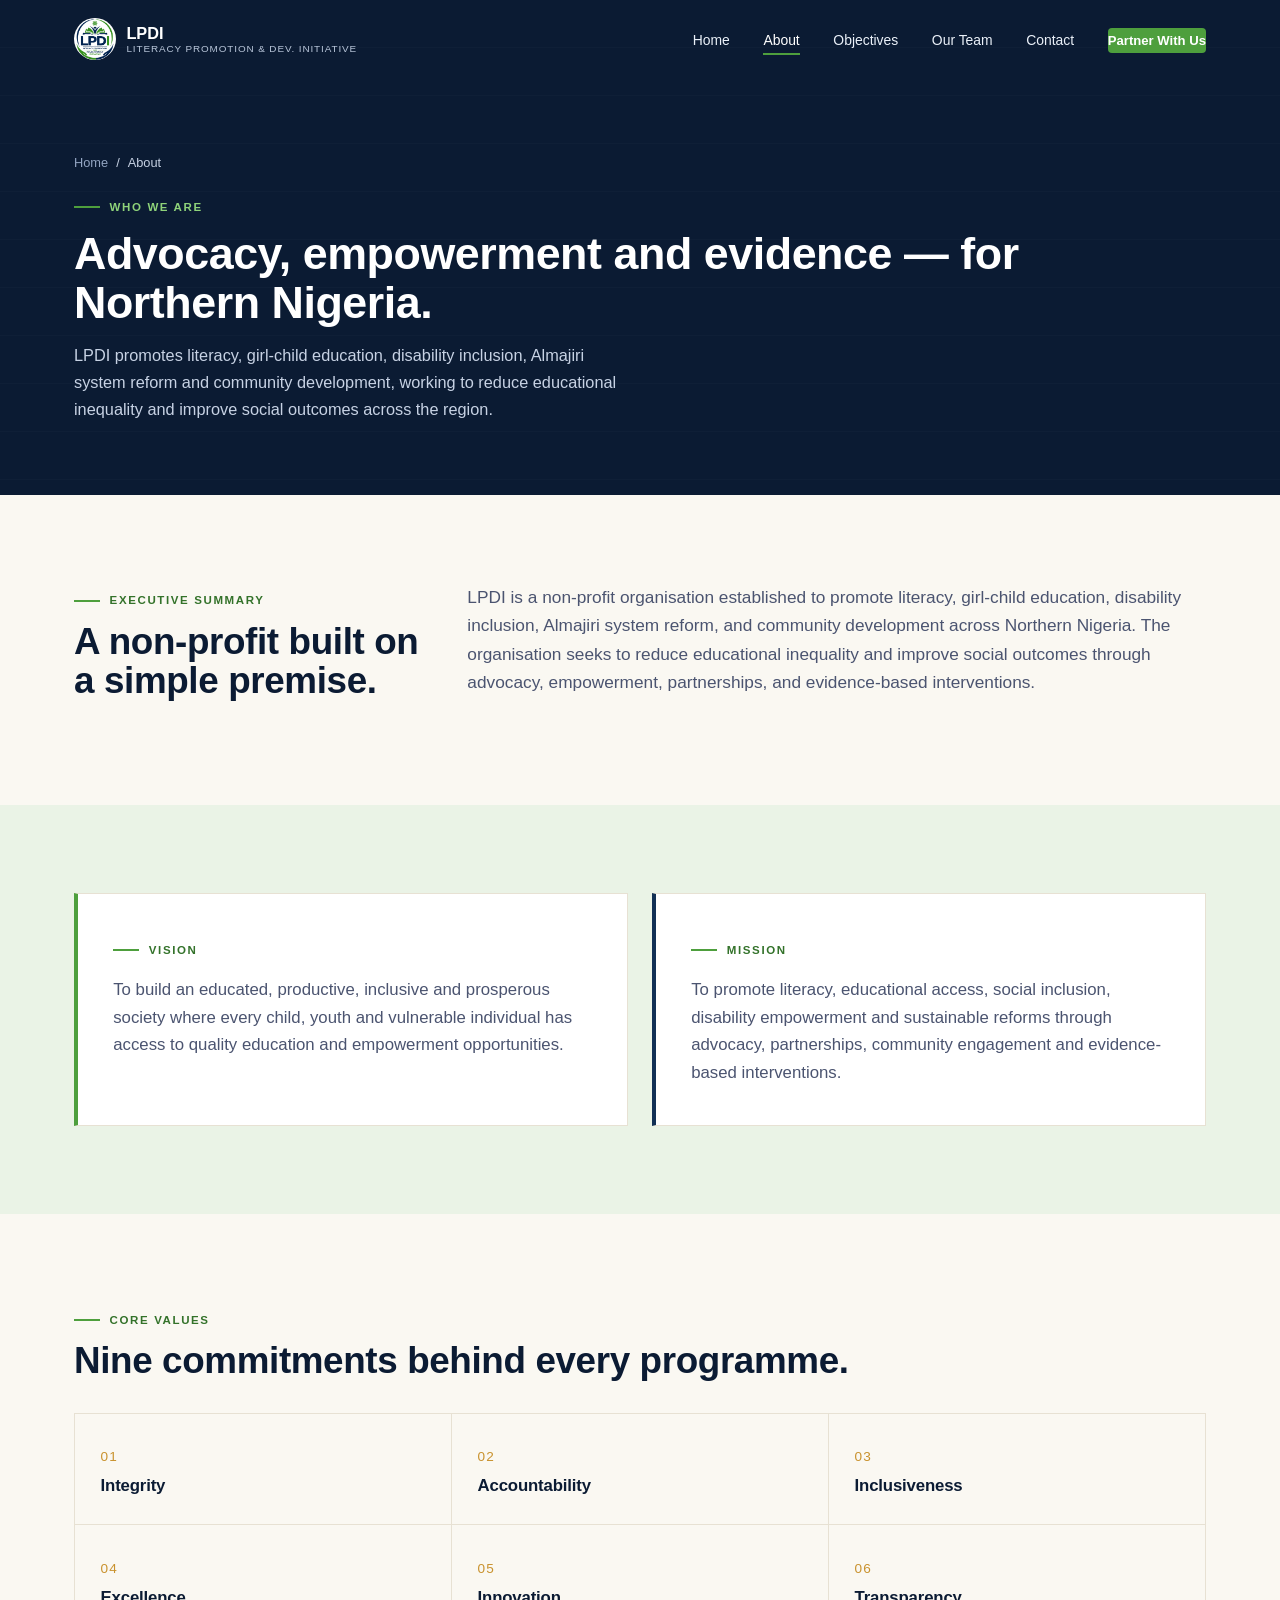
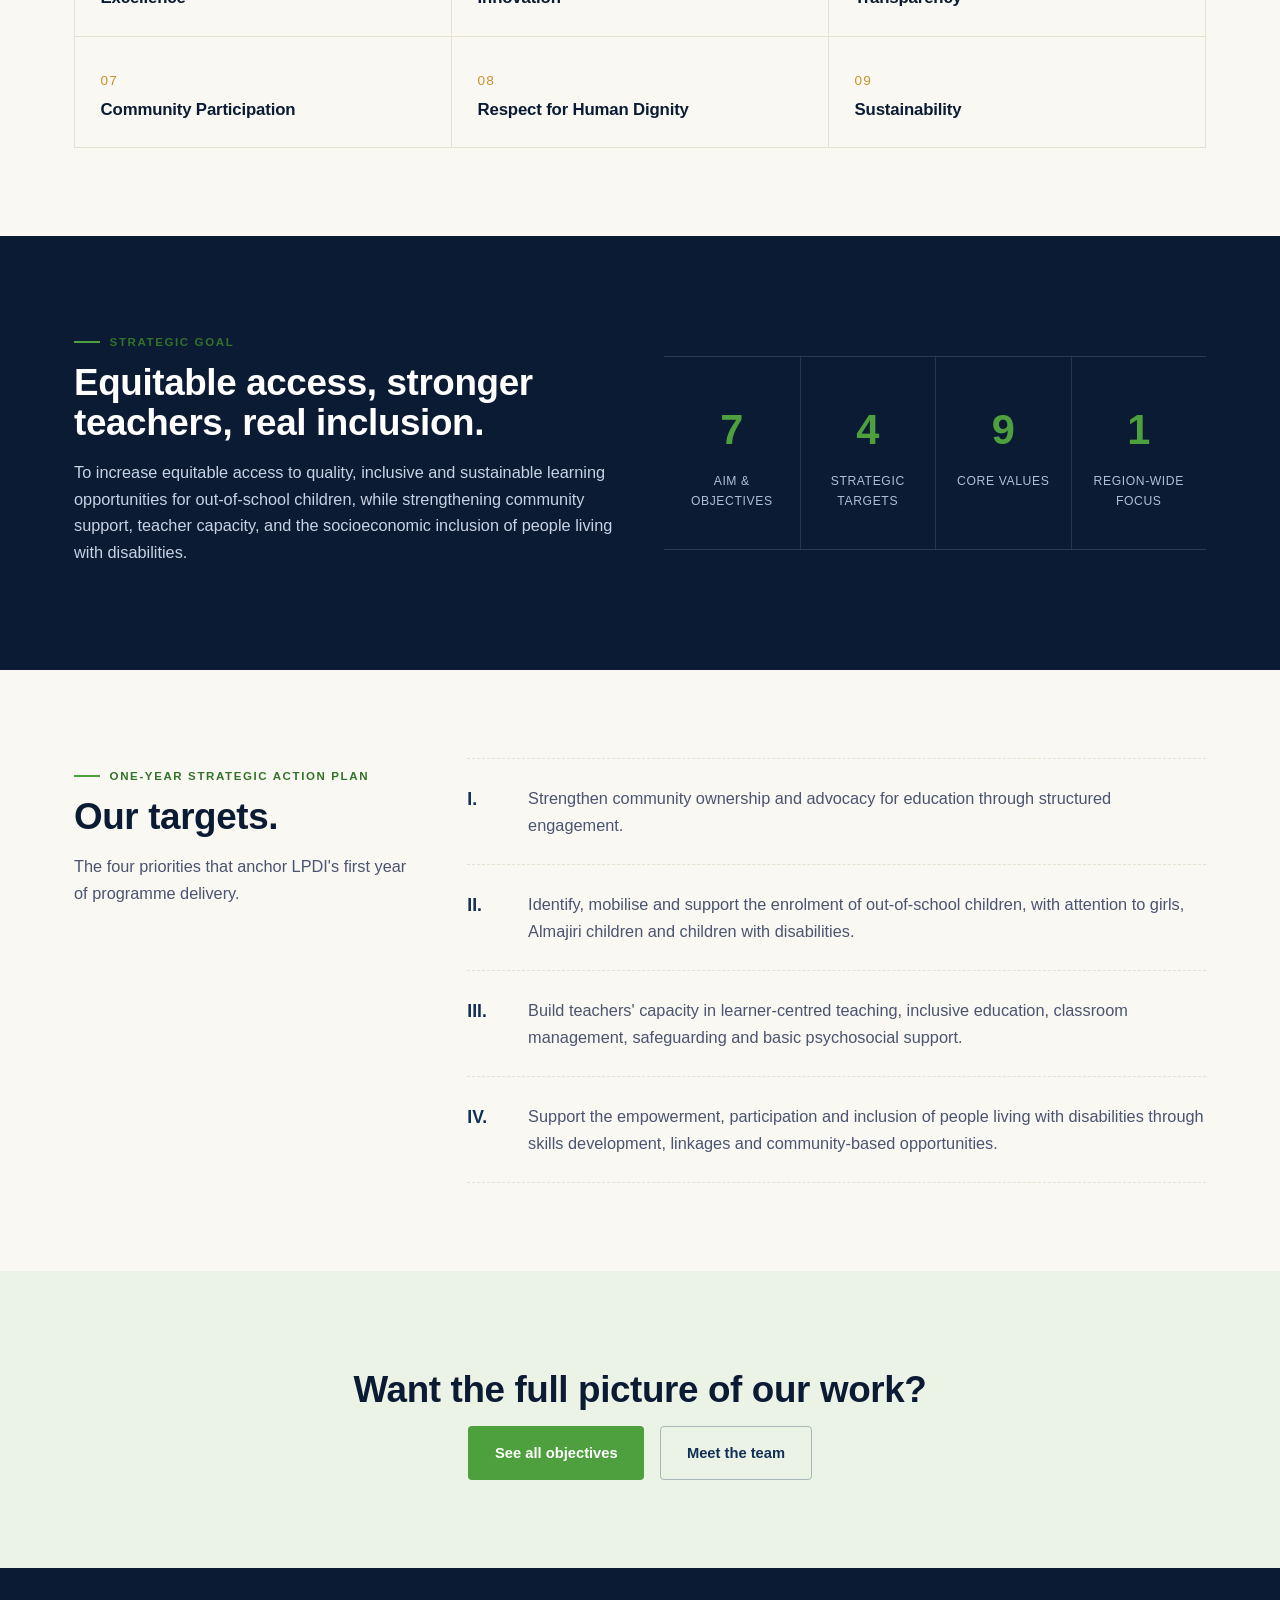
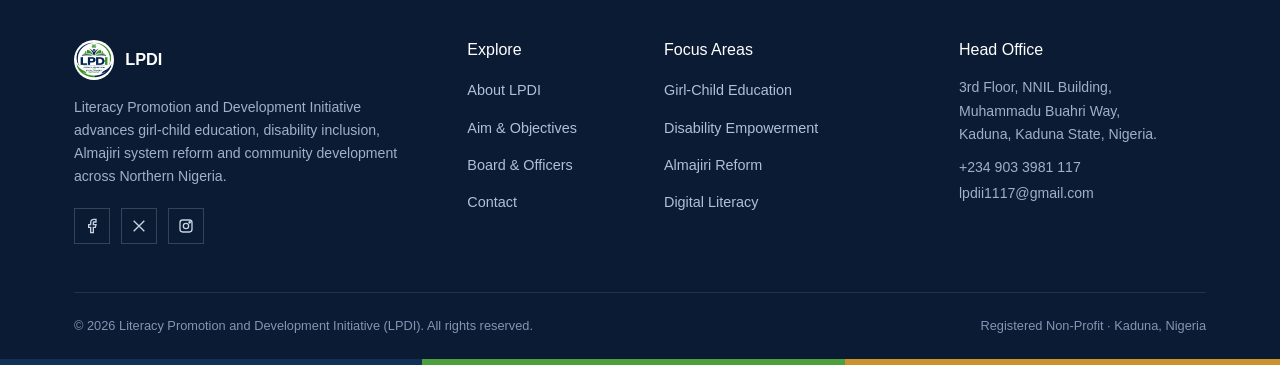
==== about.html @ ecbfd4c6 "first commit" ====
<!doctype html>
<html lang="en">
<head>
<meta charset="UTF-8">
<meta name="viewport" content="width=device-width, initial-scale=1.0">
<title>About Us | LPDI</title>
<meta name="description" content="The vision, mission, core values and strategic goal of the Literacy Promotion and Development Initiative.">
<link rel="icon" href="assets/logo.jpeg">

<!-- Fonts -->
<link rel="preconnect" href="https://api.fontshare.com">
<link href="https://api.fontshare.com/v2/css?f[]=clash-display@400,500,600,700&f[]=satoshi@400,500,700,900&display=swap" rel="stylesheet">

<!-- Bootstrap (vendored locally) -->
<link href="vendor/bootstrap/css/bootstrap.min.css" rel="stylesheet">

<!-- LPDI styles -->
<link href="css/style.css" rel="stylesheet">
</head>
<body>
<nav class="lpdi-nav">
    <div class="container-lpdi nav-inner">
      <a href="index.html" class="brand">
        <img src="assets/logo.jpeg" alt="LPDI logo">
        <span class="brand-text">LPDI<small>Literacy Promotion &amp; Dev. Initiative</small></span>
      </a>
      <ul>
        <li><a href="index.html">Home</a></li>
        <li><a href="about.html">About</a></li>
        <li><a href="programs.html">Objectives</a></li>
        <li><a href="team.html">Our Team</a></li>
        <li><a href="contact.html">Contact</a></li>
        <li class="desktop-only"><a href="contact.html" class="nav-cta">Partner With Us</a></li>
      </ul>
      <button class="nav-toggle" aria-label="Toggle navigation menu">
        <span></span><span></span><span></span>
      </button>
    </div>
  </nav>
<header class="page-header">
  <div class="container-lpdi">
    <p class="crumb"><a href="index.html">Home</a><span class="sep">/</span>About</p>
    <span class="kicker">Who we are</span>
    <h1>Advocacy, empowerment and evidence &mdash; for Northern Nigeria.</h1>
    <p>LPDI promotes literacy, girl-child education, disability inclusion, Almajiri system reform and community development, working to reduce educational inequality and improve social outcomes across the region.</p>
  </div>
</header>

<!-- EXECUTIVE SUMMARY -->
<section class="bg-paper">
  <div class="container-lpdi">
    <div class="row g-5">
      <div class="col-lg-4 reveal">
        <span class="kicker">Executive summary</span>
        <h2 class="section-title">A non-profit built on a simple premise.</h2>
      </div>
      <div class="col-lg-8 reveal reveal-delay-1">
        <p style="font-size:1.08rem;color:var(--ink-soft);">
          LPDI is a non-profit organisation established to promote literacy, girl-child education, disability inclusion, Almajiri system reform, and community development across Northern Nigeria. The organisation seeks to reduce educational inequality and improve social outcomes through advocacy, empowerment, partnerships, and evidence-based interventions.
        </p>
      </div>
    </div>
  </div>
</section>

<!-- VISION / MISSION -->
<section class="bg-green-soft">
  <div class="container-lpdi">
    <div class="row g-4">
      <div class="col-lg-6 reveal">
        <div class="vm-card">
          <span class="kicker">Vision</span>
          <p>To build an educated, productive, inclusive and prosperous society where every child, youth and vulnerable individual has access to quality education and empowerment opportunities.</p>
        </div>
      </div>
      <div class="col-lg-6 reveal reveal-delay-1">
        <div class="vm-card navy-edge">
          <span class="kicker">Mission</span>
          <p>To promote literacy, educational access, social inclusion, disability empowerment and sustainable reforms through advocacy, partnerships, community engagement and evidence-based interventions.</p>
        </div>
      </div>
    </div>
  </div>
</section>

<!-- CORE VALUES -->
<section class="bg-paper">
  <div class="container-lpdi">
    <div class="reveal" style="margin-bottom:2rem;">
      <span class="kicker">Core values</span>
      <h2 class="section-title">Nine commitments behind every programme.</h2>
    </div>
  </div>
  <div class="container-lpdi reveal">
    <div class="value-grid">
      <div class="value-cell"><span class="v-index">01</span><h4>Integrity</h4></div>
      <div class="value-cell"><span class="v-index">02</span><h4>Accountability</h4></div>
      <div class="value-cell"><span class="v-index">03</span><h4>Inclusiveness</h4></div>
      <div class="value-cell"><span class="v-index">04</span><h4>Excellence</h4></div>
      <div class="value-cell"><span class="v-index">05</span><h4>Innovation</h4></div>
      <div class="value-cell"><span class="v-index">06</span><h4>Transparency</h4></div>
      <div class="value-cell"><span class="v-index">07</span><h4>Community Participation</h4></div>
      <div class="value-cell"><span class="v-index">08</span><h4>Respect for Human Dignity</h4></div>
      <div class="value-cell"><span class="v-index">09</span><h4>Sustainability</h4></div>
    </div>
  </div>
</section>

<!-- STRATEGIC GOAL -->
<section class="bg-navy">
  <div class="container-lpdi">
    <div class="row g-5 align-items-center">
      <div class="col-lg-6 reveal">
        <span class="kicker">Strategic goal</span>
        <h2 class="section-title" style="color:#fff;">Equitable access, stronger teachers, real inclusion.</h2>
        <p style="color:#C7D2E4;">To increase equitable access to quality, inclusive and sustainable learning opportunities for out-of-school children, while strengthening community support, teacher capacity, and the socioeconomic inclusion of people living with disabilities.</p>
      </div>
      <div class="col-lg-6">
        <div class="stat-strip" style="border-color:rgba(255,255,255,.14);">
          <div class="stat reveal">
            <div class="stat-num" data-count="7">0</div>
            <div class="stat-label">Aim &amp; objectives</div>
          </div>
          <div class="stat reveal reveal-delay-1">
            <div class="stat-num" data-count="4">0</div>
            <div class="stat-label">Strategic targets</div>
          </div>
          <div class="stat reveal reveal-delay-2">
            <div class="stat-num" data-count="9">0</div>
            <div class="stat-label">Core values</div>
          </div>
          <div class="stat reveal reveal-delay-3">
            <div class="stat-num" data-count="1">0</div>
            <div class="stat-label">Region-wide focus</div>
          </div>
        </div>
      </div>
    </div>
  </div>
</section>

<!-- TARGETS DETAIL -->
<section class="bg-paper">
  <div class="container-lpdi">
    <div class="row g-5">
      <div class="col-lg-4 reveal">
        <span class="kicker">One-Year Strategic Action Plan</span>
        <h2 class="section-title">Our targets.</h2>
        <p class="section-sub">The four priorities that anchor LPDI's first year of programme delivery.</p>
      </div>
      <div class="col-lg-8">
        <div class="target-item reveal">
          <div class="target-roman">I.</div>
          <p>Strengthen community ownership and advocacy for education through structured engagement.</p>
        </div>
        <div class="target-item reveal reveal-delay-1">
          <div class="target-roman">II.</div>
          <p>Identify, mobilise and support the enrolment of out-of-school children, with attention to girls, Almajiri children and children with disabilities.</p>
        </div>
        <div class="target-item reveal reveal-delay-2">
          <div class="target-roman">III.</div>
          <p>Build teachers' capacity in learner-centred teaching, inclusive education, classroom management, safeguarding and basic psychosocial support.</p>
        </div>
        <div class="target-item reveal reveal-delay-3">
          <div class="target-roman">IV.</div>
          <p>Support the empowerment, participation and inclusion of people living with disabilities through skills development, linkages and community-based opportunities.</p>
        </div>
      </div>
    </div>
  </div>
</section>

<section class="bg-green-soft text-center">
  <div class="container-lpdi reveal">
    <h2 class="section-title">Want the full picture of our work?</h2>
    <div class="btn-row" style="justify-content:center;">
      <a href="programs.html" class="btn-lpdi btn-primary-lpdi">See all objectives</a>
      <a href="team.html" class="btn-lpdi btn-outline-navy">Meet the team</a>
    </div>
  </div>
</section>
<footer class="lpdi-footer">
    <div class="container-lpdi">
      <div class="row g-5">
        <div class="col-lg-4">
          <div class="foot-brand">
            <img src="assets/logo.jpeg" alt="LPDI logo">
            <strong style="color:#fff;font-family:var(--display);">LPDI</strong>
          </div>
          <p>Literacy Promotion and Development Initiative advances girl-child education, disability inclusion, Almajiri system reform and community development across Northern Nigeria.</p>
          <div class="social-row">
            <a href="#" aria-label="Facebook"><svg width="16" height="16" viewBox="0 0 24 24" fill="none" stroke="currentColor" stroke-width="2"><path d="M18 2h-3a5 5 0 0 0-5 5v3H7v4h3v8h4v-8h3l1-4h-4V7a1 1 0 0 1 1-1h3z"/></svg></a>
            <a href="#" aria-label="Twitter / X"><svg width="16" height="16" viewBox="0 0 24 24" fill="none" stroke="currentColor" stroke-width="2"><path d="M4 4l16 16M20 4L4 20"/></svg></a>
            <a href="#" aria-label="Instagram"><svg width="16" height="16" viewBox="0 0 24 24" fill="none" stroke="currentColor" stroke-width="2"><rect x="3" y="3" width="18" height="18" rx="4"/><circle cx="12" cy="12" r="4"/><circle cx="17.5" cy="6.5" r="1"/></svg></a>
          </div>
        </div>
        <div class="col-lg-2 col-6">
          <h5>Explore</h5>
          <ul>
            <li><a href="about.html">About LPDI</a></li>
            <li><a href="programs.html">Aim &amp; Objectives</a></li>
            <li><a href="team.html">Board &amp; Officers</a></li>
            <li><a href="contact.html">Contact</a></li>
          </ul>
        </div>
        <div class="col-lg-3 col-6">
          <h5>Focus Areas</h5>
          <ul>
            <li><a href="programs.html#objectives">Girl-Child Education</a></li>
            <li><a href="programs.html#objectives">Disability Empowerment</a></li>
            <li><a href="programs.html#objectives">Almajiri Reform</a></li>
            <li><a href="programs.html#objectives">Digital Literacy</a></li>
          </ul>
        </div>
        <div class="col-lg-3">
          <h5>Head Office</h5>
          <p style="margin-bottom:.6rem;">3rd Floor, NNIL Building,<br>Muhammadu Buahri Way,<br>Kaduna, Kaduna State, Nigeria.</p>
          <p style="margin-bottom:.2rem;">+234 903 3981 117</p>
          <p>lpdii1117@gmail.com</p>
        </div>
      </div>
      <div class="foot-bottom">
        <span>&copy; <span id="year"></span> Literacy Promotion and Development Initiative (LPDI). All rights reserved.</span>
        <span>Registered Non-Profit &middot; Kaduna, Nigeria</span>
      </div>
    </div>
    <div class="pattern-strip"></div>
  </footer>

  <button class="to-top" aria-label="Back to top">
    <svg width="18" height="18" viewBox="0 0 24 24" fill="none" stroke="currentColor" stroke-width="2.4"><path d="M12 19V5M5 12l7-7 7 7"/></svg>
  </button>

  <script src="vendor/bootstrap/js/bootstrap.bundle.min.js"></script>
  <script src="js/script.js"></script>
  <script>document.getElementById('year').textContent = new Date().getFullYear();</script>

</body>
</html>
---- css/style.css ----
/* =========================================================
   LPDI — Literacy Promotion and Development Initiative
   Design tokens: navy + green (from mark), warm sand accent
   drawn from the Northern Nigeria setting, ruled-ledger
   structure, rosette motif echoed from the logo.
   ========================================================= */

:root{
  --navy-deep:   #0B1B33;
  --navy:        #123055;
  --navy-soft:   #24466f;
  --green:       #4E9F3D;
  --green-deep:  #33722A;
  --green-soft:  #eaf3e6;
  --sand:        #C9922E;
  --paper:       #FAF8F2;
  --paper-line:  #E7E1D3;
  --ink:         #17203A;
  --ink-soft:    #4B5470;
  --white:       #FFFFFF;

  --display: 'Clash Display', 'Sora', sans-serif;
  --body: 'Satoshi', 'Inter', sans-serif;

  --radius: 4px;
  --container: 1180px;
}

*,*::before,*::after{ box-sizing:border-box; }
html{ scroll-behavior:smooth; }
@media (prefers-reduced-motion: reduce){
  html{ scroll-behavior:auto; }
  *,*::before,*::after{ animation-duration:0.001ms !important; animation-iteration-count:1 !important; transition-duration:0.001ms !important; scroll-behavior:auto !important; }
}

body{
  font-family:var(--body);
  color:var(--ink);
  background:var(--paper);
  font-size:1.02rem;
  line-height:1.65;
  -webkit-font-smoothing:antialiased;
}

h1,h2,h3,h4,.display{
  font-family:var(--display);
  color:var(--navy-deep);
  font-weight:600;
  letter-spacing:-0.01em;
  line-height:1.08;
}

a{ text-decoration:none; color:inherit; }
img{ max-width:100%; display:block; }

.container-lpdi{
  width:100%;
  max-width:var(--container);
  margin:0 auto;
  padding:0 1.5rem;
}

/* ---------- ruled ledger backdrop ---------- */
.ledger-bg{
  background-image:repeating-linear-gradient(
      to bottom,
      transparent 0,
      transparent 43px,
      var(--paper-line) 44px
  );
  background-position:0 6px;
}

/* ---------- eyebrow / kicker ---------- */
.kicker{
  display:inline-flex;
  align-items:center;
  gap:.6rem;
  font-family:var(--body);
  font-weight:700;
  letter-spacing:.14em;
  text-transform:uppercase;
  font-size:.72rem;
  color:var(--green-deep);
}
.kicker::before{
  content:"";
  width:26px; height:2px;
  background:var(--green);
  display:inline-block;
}

/* =========================================================
   NAVBAR
   ========================================================= */
.lpdi-nav{
  position:fixed;
  top:0; left:0; right:0;
  z-index:1000;
  background:rgba(11,27,51,0.0);
  padding:1.15rem 0;
  transition:background .35s ease, padding .35s ease, box-shadow .35s ease;
}
.lpdi-nav.is-scrolled{
  background:var(--navy-deep);
  padding:.65rem 0;
  box-shadow:0 8px 24px rgba(11,27,51,.18);
}
.lpdi-nav .nav-inner{
  display:flex;
  align-items:center;
  justify-content:space-between;
}
.lpdi-nav .brand{
  display:flex;
  align-items:center;
  gap:.65rem;
}
.lpdi-nav .brand img{
  height:42px; width:42px;
  border-radius:50%;
  background:#fff;
  object-fit:cover;
  transition:height .3s ease, width .3s ease;
}
.lpdi-nav.is-scrolled .brand img{ height:36px; width:36px; }
.lpdi-nav .brand .brand-text{
  font-family:var(--display);
  font-weight:600;
  font-size:1.02rem;
  color:#fff;
  line-height:1.15;
}
.lpdi-nav .brand .brand-text small{
  display:block;
  font-family:var(--body);
  font-weight:500;
  font-size:.62rem;
  letter-spacing:.09em;
  text-transform:uppercase;
  color:#B9C6DA;
}
.lpdi-nav ul{
  list-style:none;
  display:flex;
  gap:2.1rem;
  margin:0; padding:0;
  align-items:center;
}
.lpdi-nav ul li a{
  color:#EAF0F8;
  font-size:.87rem;
  font-weight:500;
  position:relative;
  padding:.3rem 0;
}
.lpdi-nav ul li a::after{
  content:"";
  position:absolute; left:0; bottom:-2px;
  width:0; height:2px;
  background:var(--green);
  transition:width .28s ease;
}
.lpdi-nav ul li a:hover::after,
.lpdi-nav ul li a.active::after{ width:100%; }
.lpdi-nav ul li a.active{ color:#fff; }

.nav-cta{
  background:var(--green);
  color:#fff !important;
  padding:.55rem 1.15rem;
  border-radius:var(--radius);
  font-weight:600 !important;
  font-size:.82rem !important;
  transition:background .25s ease, transform .25s ease;
}
.nav-cta:hover{ background:var(--green-deep); transform:translateY(-1px); }
.nav-cta::after{ display:none; }

.nav-toggle{
  display:none;
  background:none; border:0;
  width:30px; height:22px;
  position:relative;
  cursor:pointer;
}
.nav-toggle span{
  position:absolute; left:0; right:0; height:2px;
  background:#fff; transition:all .25s ease;
}
.nav-toggle span:nth-child(1){ top:0; }
.nav-toggle span:nth-child(2){ top:10px; }
.nav-toggle span:nth-child(3){ top:20px; }
.nav-toggle.open span:nth-child(1){ transform:translateY(10px) rotate(45deg); }
.nav-toggle.open span:nth-child(2){ opacity:0; }
.nav-toggle.open span:nth-child(3){ transform:translateY(-10px) rotate(-45deg); }

@media (max-width:900px){
  .lpdi-nav ul{
    position:fixed; top:0; right:0;
    height:100vh; width:min(78vw,320px);
    background:var(--navy-deep);
    flex-direction:column;
    justify-content:center;
    align-items:flex-start;
    padding:2rem 2.4rem;
    gap:1.6rem;
    transform:translateX(100%);
    transition:transform .35s ease;
  }
  .lpdi-nav ul.open{ transform:translateX(0); }
  .lpdi-nav .desktop-only{ display:none; }
  .nav-toggle{ display:block; }
}

/* =========================================================
   HERO
   ========================================================= */
.hero{
  position:relative;
  padding:9.5rem 0 5rem;
  background:var(--navy-deep);
  color:#fff;
  overflow:hidden;
}
.hero::before{
  content:"";
  position:absolute; inset:0;
  background-image:repeating-linear-gradient(to bottom, transparent 0, transparent 47px, rgba(255,255,255,.035) 48px);
  pointer-events:none;
}
.hero-grid{
  display:grid;
  grid-template-columns:1.1fr .9fr;
  gap:3rem;
  align-items:center;
  position:relative;
  z-index:2;
}
@media (max-width:960px){
  .hero-grid{ grid-template-columns:1fr; }
}
.hero h1{
  color:#fff;
  font-size:clamp(2.3rem, 4.3vw, 3.4rem);
  margin:.9rem 0 1.2rem;
}
.hero h1 em{
  font-style:normal;
  color:var(--green);
}
.hero p.lead{
  color:#C7D2E4;
  font-size:1.08rem;
  max-width:46ch;
  margin-bottom:2rem;
}
.hero .kicker{ color:#8FD37A; }
.hero .kicker::before{ background:var(--green); }

.btn-row{ display:flex; gap:1rem; flex-wrap:wrap; }
.btn-lpdi{
  display:inline-flex;
  align-items:center;
  gap:.5rem;
  padding:.85rem 1.6rem;
  border-radius:var(--radius);
  font-weight:600;
  font-size:.92rem;
  transition:transform .25s ease, background .25s ease, box-shadow .25s ease, color .25s ease;
  border:1.5px solid transparent;
}
.btn-primary-lpdi{
  background:var(--green);
  color:#fff;
}
.btn-primary-lpdi:hover{ background:var(--green-deep); transform:translateY(-2px); box-shadow:0 10px 22px rgba(78,159,61,.28); color:#fff; }
.btn-outline-lpdi{
  border-color:rgba(255,255,255,.35);
  color:#fff;
}
.btn-outline-lpdi:hover{ border-color:#fff; background:rgba(255,255,255,.08); transform:translateY(-2px); color:#fff; }
.btn-outline-navy{
  border-color:rgba(18,48,85,.3);
  color:var(--navy);
}
.btn-outline-navy:hover{ border-color:var(--navy); background:rgba(18,48,85,.06); transform:translateY(-2px); }

/* rosette signature mark, echoed from the logo's knot */
.rosette-wrap{
  position:relative;
  display:flex;
  align-items:center;
  justify-content:center;
}
.rosette-wrap svg{ width:100%; max-width:380px; height:auto; }
.rosette-wrap .r-path{
  fill:none;
  stroke-linecap:round;
  stroke-linejoin:round;
}
.rosette-wrap .r-green{ stroke:var(--green); stroke-width:2.4; }
.rosette-wrap .r-navy{ stroke:#9DB4D6; stroke-width:1.4; opacity:.65; }
.rosette-wrap .r-sand{ stroke:var(--sand); stroke-width:1.6; opacity:.8; }

.hero-photo-wrap{ position:relative; }
.hero-photo-frame{
  position:relative;
  padding:14px;
  border:1px solid rgba(255,255,255,.15);
}
.hero-photo-frame::before,
.hero-photo-frame::after{
  content:"";
  position:absolute;
  width:56px; height:56px;
  z-index:2;
}
.hero-photo-frame::before{
  top:-10px; left:-10px;
  border-top:3px solid var(--green);
  border-left:3px solid var(--green);
}
.hero-photo-frame::after{
  bottom:-10px; right:-10px;
  border-bottom:3px solid var(--sand);
  border-right:3px solid var(--sand);
}
.hero-photo{
  width:100%;
  height:auto;
  aspect-ratio:4/5;
  object-fit:cover;
  display:block;
  filter:saturate(1.05) contrast(1.02);
}

.hero-stats{
  display:flex;
  gap:2.6rem;
  margin-top:2.6rem;
  flex-wrap:wrap;
}
.hero-stats .stat-num{
  font-family:var(--display);
  font-size:2.1rem;
  color:var(--green);
  font-weight:600;
  line-height:1;
}
.hero-stats .stat-label{
  font-size:.74rem;
  letter-spacing:.06em;
  text-transform:uppercase;
  color:#9FB0CA;
  margin-top:.35rem;
}

/* =========================================================
   PAGE HEADER (inner pages)
   ========================================================= */
.page-header{
  background:var(--navy-deep);
  color:#fff;
  padding:8.5rem 0 3.5rem;
  position:relative;
  overflow:hidden;
}
.page-header::after{
  content:"";
  position:absolute; inset:0;
  background-image:repeating-linear-gradient(to bottom, transparent 0, transparent 47px, rgba(255,255,255,.035) 48px);
}
.page-header .kicker{ color:#8FD37A; }
.page-header .kicker::before{ background:var(--green); }
.page-header h1{ color:#fff; font-size:clamp(2rem,3.6vw,2.8rem); margin-top:.8rem; position:relative; z-index:2;}
.page-header p{ color:#C7D2E4; max-width:60ch; margin-top:1rem; position:relative; z-index:2; }
.crumb{ font-size:.8rem; color:#93A5C2; position:relative; z-index:2; }
.crumb a{ color:#93A5C2; }
.crumb a:hover{ color:#fff; }
.crumb .sep{ margin:0 .5rem; }

/* =========================================================
   SECTIONS / GENERIC
   ========================================================= */
section{ padding:5.5rem 0; }
.section-tight{ padding:3.5rem 0; }
.section-title{
  font-size:clamp(1.7rem,3vw,2.3rem);
  margin:.7rem 0 1rem;
}
.section-sub{ color:var(--ink-soft); max-width:62ch; }

.bg-navy{ background:var(--navy-deep); color:#fff; }
.bg-navy h2,.bg-navy h3{ color:#fff; }
.bg-green-soft{ background:var(--green-soft); }
.bg-paper{ background:var(--paper); }

.divider-line{
  height:1px;
  background:linear-gradient(to right, var(--navy) 0%, var(--green) 40%, transparent 100%);
  width:100%;
  margin:2.2rem 0;
  opacity:.25;
}

/* ---------- ledger-numbered objective rows ---------- */
.objective-row{
  display:grid;
  grid-template-columns:88px 1fr;
  gap:1.6rem;
  padding:2rem 0;
  border-top:1px solid var(--paper-line);
  align-items:start;
}
.objective-row:last-child{ border-bottom:1px solid var(--paper-line); }
.objective-num{
  font-family:var(--display);
  font-size:2.6rem;
  color:var(--green);
  line-height:1;
  font-weight:600;
}
.objective-row h3{ font-size:1.18rem; margin-bottom:.5rem; }
.objective-row p{ color:var(--ink-soft); margin:0; }

@media (max-width:640px){
  .objective-row{ grid-template-columns:56px 1fr; }
  .objective-num{ font-size:1.9rem; }
}

/* ---------- value chips / core values ---------- */
.value-grid{
  display:grid;
  grid-template-columns:repeat(3,1fr);
  gap:1px;
  background:var(--paper-line);
  border:1px solid var(--paper-line);
}
.value-cell{
  background:var(--paper);
  padding:1.8rem 1.6rem;
  transition:background .3s ease;
}
.value-cell:hover{ background:var(--green-soft); }
.value-cell .v-index{
  font-family:var(--display);
  color:var(--sand);
  font-size:.85rem;
  letter-spacing:.08em;
}
.value-cell h4{ font-size:1.05rem; margin:.5rem 0 0; }
@media (max-width:820px){ .value-grid{ grid-template-columns:repeat(2,1fr);} }
@media (max-width:520px){ .value-grid{ grid-template-columns:1fr;} }

/* ---------- vision / mission split ---------- */
.vm-card{
  background:#fff;
  border:1px solid var(--paper-line);
  border-left:4px solid var(--green);
  padding:2.4rem 2.2rem;
  height:100%;
}
.vm-card.navy-edge{ border-left-color:var(--navy); }
.vm-card .kicker{ margin-bottom:1rem; }
.vm-card p{ color:var(--ink-soft); font-size:1.05rem; margin:0; }

/* ---------- target list (roman numerals, matches source doc) ---------- */
.target-item{
  display:flex;
  gap:1.4rem;
  padding:1.6rem 0;
  border-top:1px dashed var(--paper-line);
}
.target-item:last-child{ border-bottom:1px dashed var(--paper-line); }
.target-roman{
  font-family:var(--display);
  color:var(--navy);
  font-weight:600;
  font-size:1.1rem;
  width:2.4rem;
  flex:none;
}
.target-item p{ margin:0; color:var(--ink-soft); }

/* ---------- cards ---------- */
.card-lpdi{
  background:#fff;
  border:1px solid var(--paper-line);
  padding:2rem 1.8rem;
  height:100%;
  transition:transform .3s ease, box-shadow .3s ease, border-color .3s ease;
  position:relative;
}
.card-lpdi:hover{
  transform:translateY(-6px);
  box-shadow:0 18px 34px rgba(11,27,51,.10);
  border-color:transparent;
}
.card-lpdi .card-icon{
  width:46px; height:46px;
  margin-bottom:1.2rem;
}
.card-lpdi h3{ font-size:1.08rem; margin-bottom:.6rem; }
.card-lpdi p{ color:var(--ink-soft); font-size:.94rem; margin:0; }

/* ---------- team ---------- */
.team-card{
  text-align:left;
}
.avatar-placeholder{
  width:100%;
  aspect-ratio:1/1;
  background:var(--navy-deep);
  position:relative;
  overflow:hidden;
  margin-bottom:1.1rem;
}
.avatar-placeholder::before{
  content:"";
  position:absolute; inset:0;
  background-image:repeating-linear-gradient(to bottom, transparent 0, transparent 30px, rgba(255,255,255,.04) 31px);
}
.avatar-placeholder svg{
  position:absolute; bottom:0; left:50%;
  transform:translateX(-50%);
  width:72%;
}
.avatar-placeholder .tag{
  position:absolute; top:.8rem; left:.8rem;
  font-size:.62rem;
  letter-spacing:.08em;
  text-transform:uppercase;
  color:#B9C6DA;
  background:rgba(255,255,255,.08);
  padding:.28rem .55rem;
  border:1px solid rgba(255,255,255,.15);
}
.team-name{ font-family:var(--display); font-size:1.05rem; color:var(--navy-deep); margin-bottom:.15rem; }
.team-role{ font-size:.82rem; color:var(--green-deep); font-weight:600; text-transform:uppercase; letter-spacing:.04em; }

/* ---------- stat counters (mid page) ---------- */
.stat-strip{
  display:grid;
  grid-template-columns:repeat(4,1fr);
  border-top:1px solid rgba(255,255,255,.12);
  border-bottom:1px solid rgba(255,255,255,.12);
}
.stat-strip .stat{
  padding:2.4rem 1.2rem;
  text-align:center;
  border-left:1px solid rgba(255,255,255,.12);
}
.stat-strip .stat:first-child{ border-left:none; }
.stat-strip .stat-num{
  font-family:var(--display);
  font-size:2.6rem;
  color:var(--green);
  font-weight:600;
}
.stat-strip .stat-label{
  font-size:.76rem;
  letter-spacing:.05em;
  text-transform:uppercase;
  color:#AEC0DA;
  margin-top:.4rem;
}
@media (max-width:760px){
  .stat-strip{ grid-template-columns:repeat(2,1fr); }
  .stat-strip .stat:nth-child(3){ border-left:none; }
}

/* =========================================================
   CONTACT
   ========================================================= */
.contact-card{
  display:flex;
  gap:1.1rem;
  padding:1.6rem 0;
  border-top:1px solid var(--paper-line);
}
.contact-card:last-child{ border-bottom:1px solid var(--paper-line); }
.contact-card .c-icon{
  width:40px; height:40px;
  flex:none;
  color:var(--green-deep);
}
.contact-card h4{ font-size:.95rem; margin-bottom:.25rem; color:var(--navy-deep); }
.contact-card p, .contact-card a{ color:var(--ink-soft); font-size:.93rem; margin:0; }
.contact-card a:hover{ color:var(--green-deep); }

.form-lpdi input,
.form-lpdi select,
.form-lpdi textarea{
  width:100%;
  border:1px solid var(--paper-line);
  background:#fff;
  padding:.85rem 1rem;
  font-family:var(--body);
  font-size:.94rem;
  border-radius:var(--radius);
  margin-bottom:1rem;
  transition:border-color .25s ease;
}
.form-lpdi input:focus,
.form-lpdi select:focus,
.form-lpdi textarea:focus{
  outline:none;
  border-color:var(--green);
}
.form-lpdi label{
  font-size:.78rem;
  letter-spacing:.04em;
  text-transform:uppercase;
  color:var(--ink-soft);
  margin-bottom:.4rem;
  display:block;
}

.map-frame{
  border:1px solid var(--paper-line);
  filter:grayscale(.25) contrast(1.02);
  width:100%;
  min-height:340px;
}

/* =========================================================
   FOOTER
   ========================================================= */
footer.lpdi-footer{
  background:var(--navy-deep);
  color:#C7D2E4;
  padding:4.5rem 0 0;
}
.lpdi-footer h5{
  color:#fff;
  font-family:var(--display);
  font-size:1rem;
  margin-bottom:1.1rem;
}
.lpdi-footer ul{ list-style:none; padding:0; margin:0; }
.lpdi-footer ul li{ margin-bottom:.65rem; }
.lpdi-footer ul li a{ color:#AEC0DA; font-size:.9rem; }
.lpdi-footer ul li a:hover{ color:var(--green); }
.lpdi-footer .foot-brand{
  display:flex; align-items:center; gap:.7rem; margin-bottom:1rem;
}
.lpdi-footer .foot-brand img{ height:40px; width:40px; border-radius:50%; background:#fff; }
.lpdi-footer p{ font-size:.88rem; color:#9FB0CA; }
.foot-bottom{
  border-top:1px solid rgba(255,255,255,.1);
  margin-top:3rem;
  padding:1.4rem 0;
  font-size:.8rem;
  color:#8195B4;
  display:flex;
  justify-content:space-between;
  flex-wrap:wrap;
  gap:.6rem;
}
.social-row{ display:flex; gap:.7rem; margin-top:1.2rem; }
.social-row a{
  width:36px; height:36px;
  border:1px solid rgba(255,255,255,.18);
  display:flex; align-items:center; justify-content:center;
  transition:background .25s ease, border-color .25s ease;
}
.social-row a:hover{ background:var(--green); border-color:var(--green); }

/* =========================================================
   SCROLL REVEAL
   ========================================================= */
.reveal{
  opacity:0;
  transform:translateY(26px);
  transition:opacity .7s ease, transform .7s ease;
}
.reveal.in-view{
  opacity:1;
  transform:translateY(0);
}
.reveal-delay-1{ transition-delay:.08s; }
.reveal-delay-2{ transition-delay:.16s; }
.reveal-delay-3{ transition-delay:.24s; }
.reveal-delay-4{ transition-delay:.32s; }

/* draw-on rosette */
.draw-path{
  stroke-dasharray:1200;
  stroke-dashoffset:1200;
  animation:draw 2.6s ease forwards;
}
@keyframes draw{ to{ stroke-dashoffset:0; } }

/* back-to-top */
.to-top{
  position:fixed;
  right:1.6rem; bottom:1.6rem;
  width:46px; height:46px;
  background:var(--navy-deep);
  color:#fff;
  display:flex; align-items:center; justify-content:center;
  border-radius:50%;
  opacity:0; pointer-events:none;
  transform:translateY(12px);
  transition:opacity .3s ease, transform .3s ease, background .3s ease;
  z-index:900;
  cursor:pointer;
  border:none;
}
.to-top.show{ opacity:1; pointer-events:auto; transform:translateY(0); }
.to-top:hover{ background:var(--green); }

/* page load mark */
.pattern-strip{
  height:6px;
  background:linear-gradient(90deg, var(--navy) 0 33%, var(--green) 33% 66%, var(--sand) 66% 100%);
}
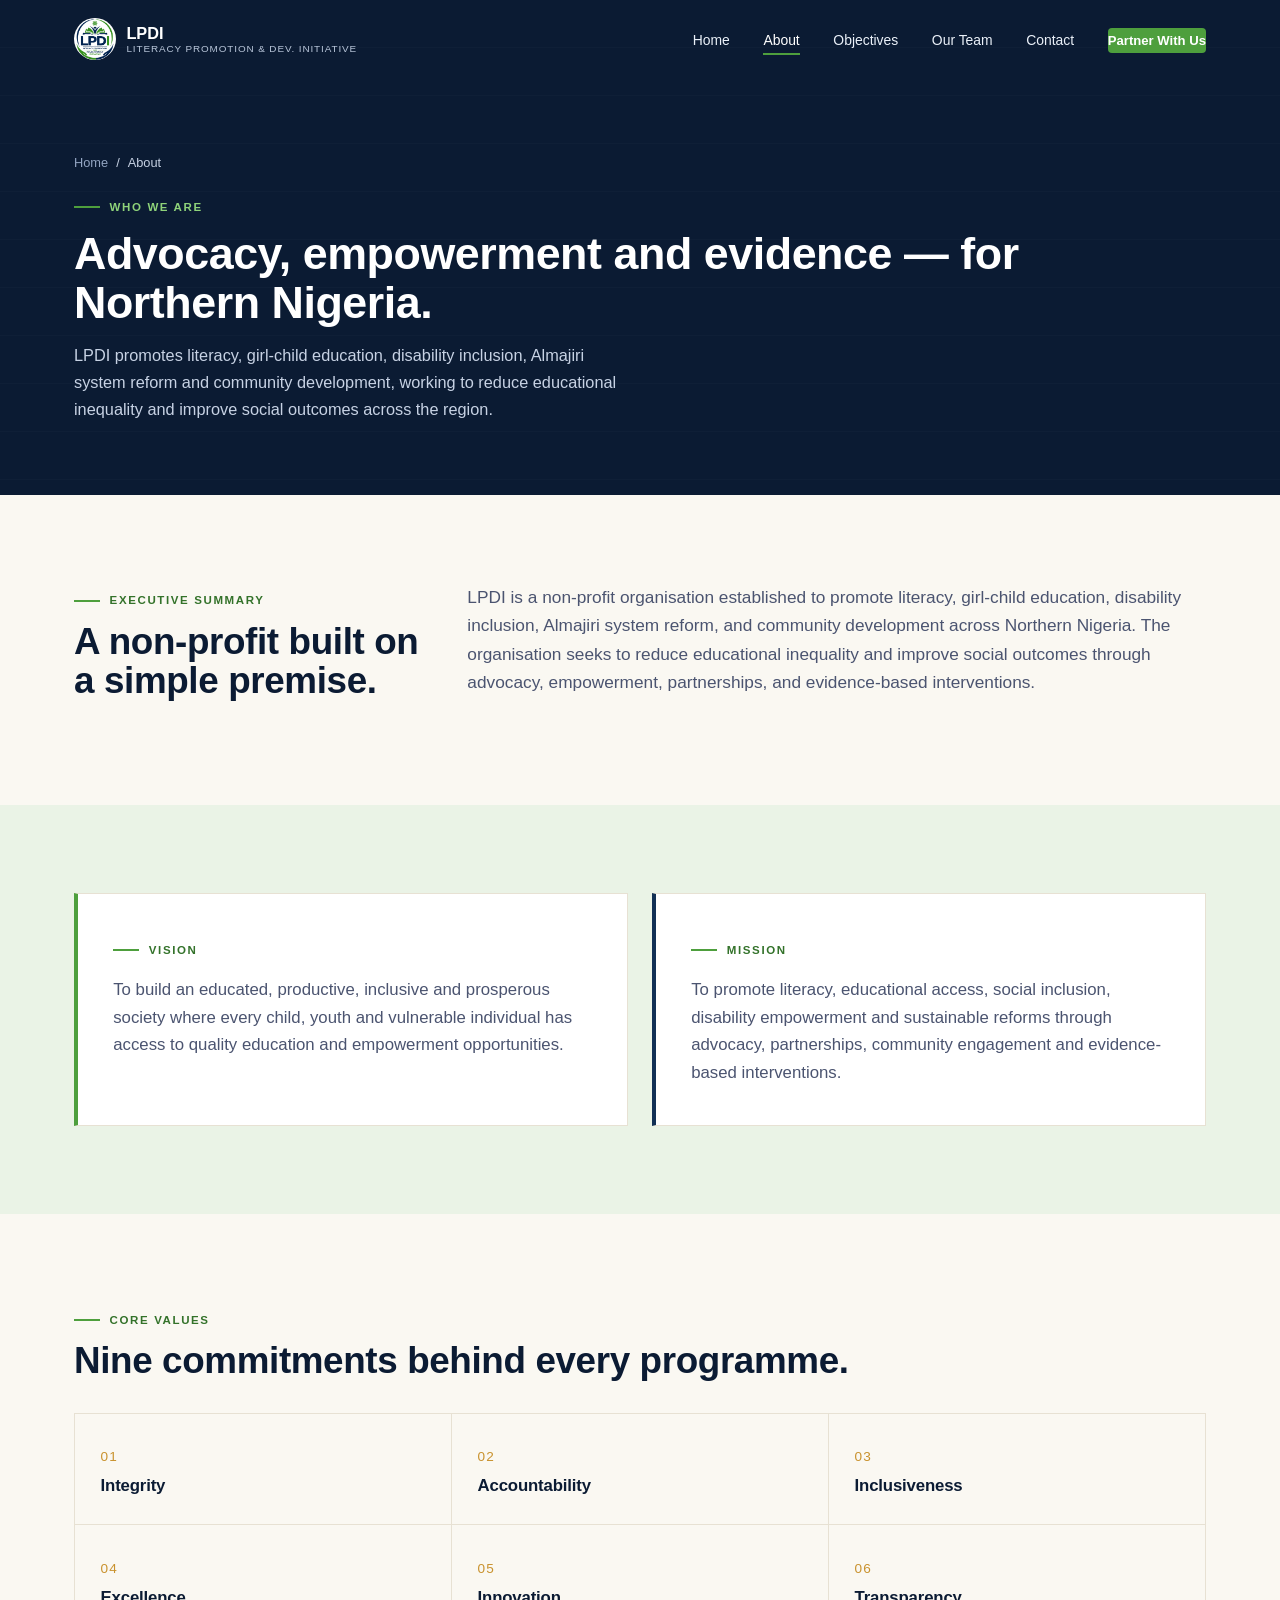
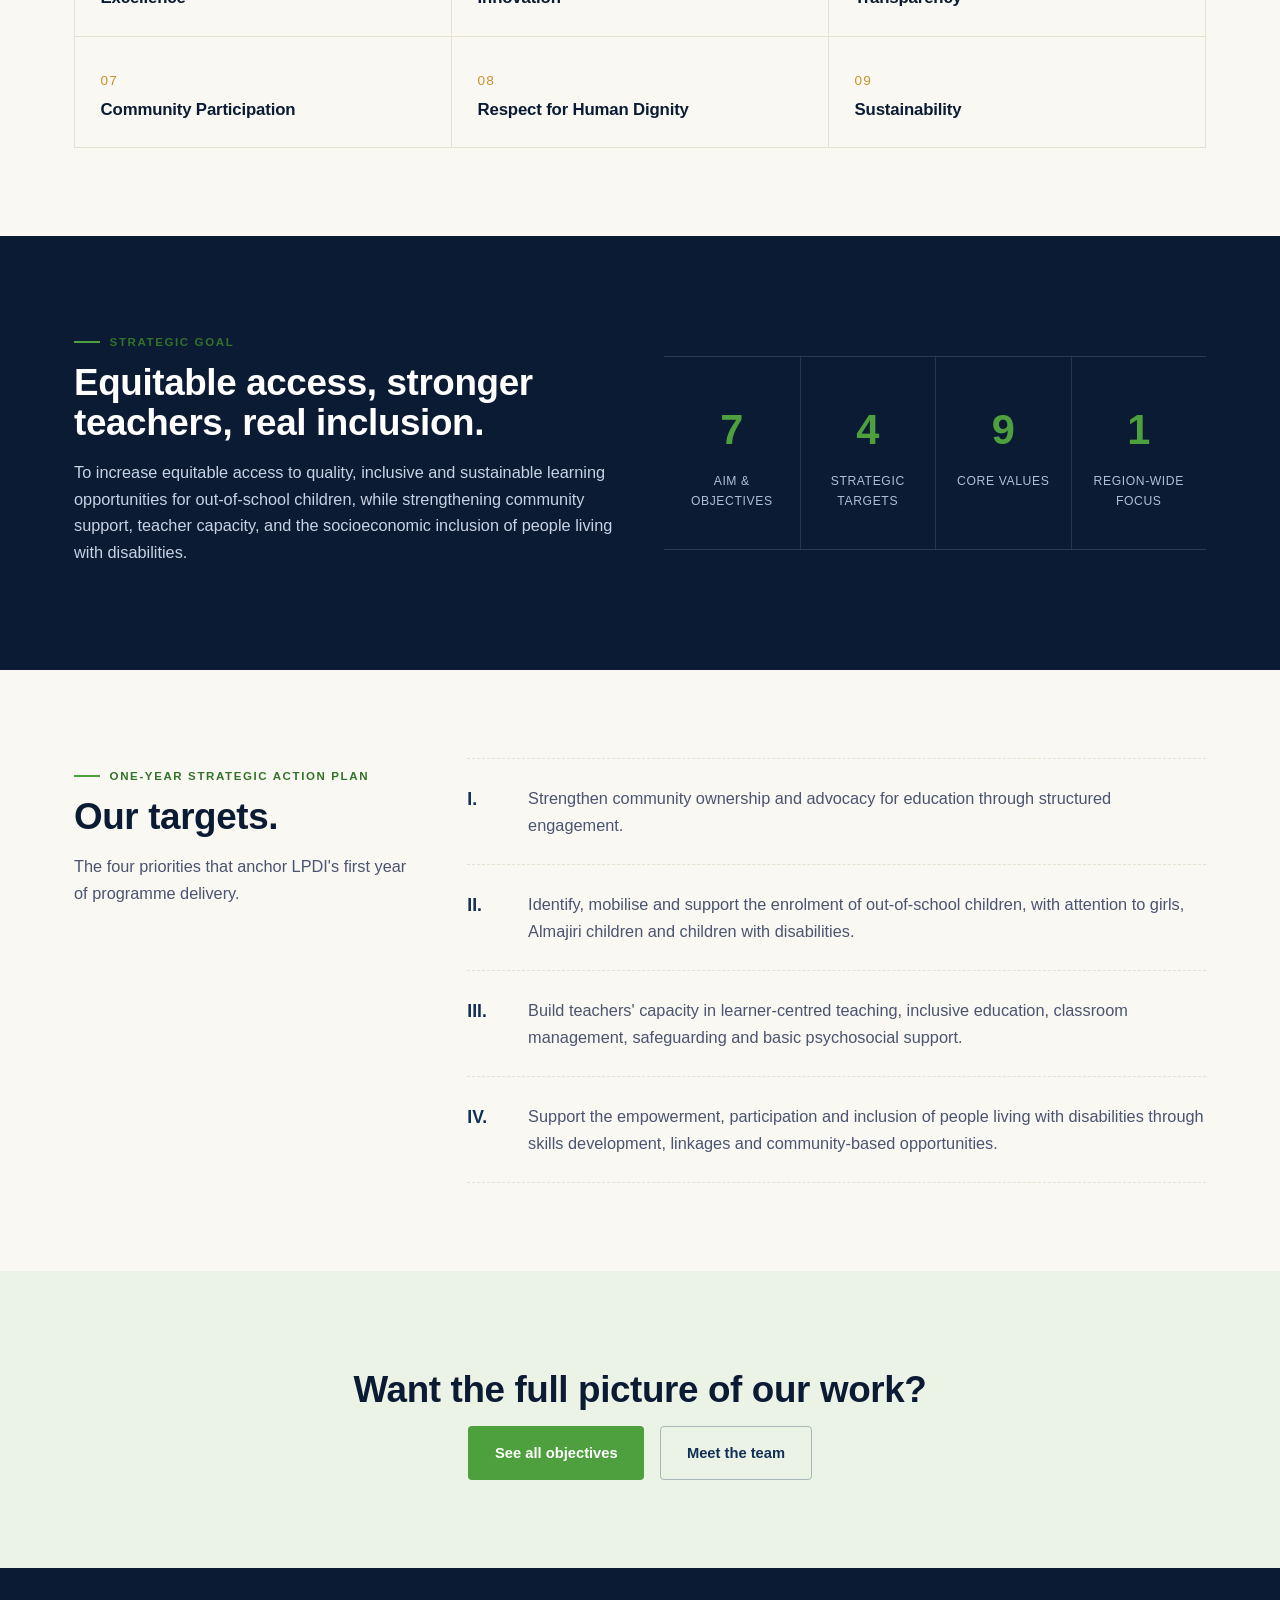
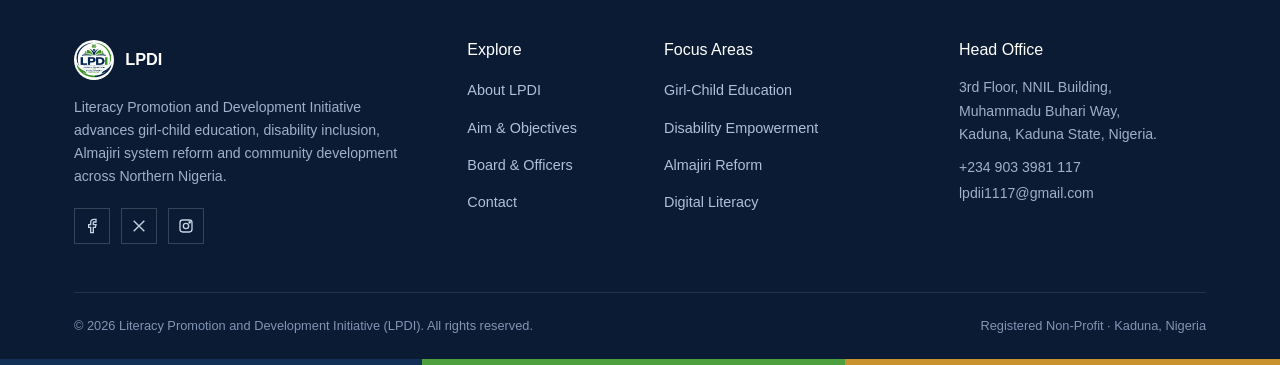
==== commit 424b4d2b: "Correct spelling of 'Buhari' in address" ====
--- a/about.html
+++ b/about.html
@@ -214,7 +214,7 @@
         </div>
         <div class="col-lg-3">
           <h5>Head Office</h5>
-          <p style="margin-bottom:.6rem;">3rd Floor, NNIL Building,<br>Muhammadu Buahri Way,<br>Kaduna, Kaduna State, Nigeria.</p>
+          <p style="margin-bottom:.6rem;">3rd Floor, NNIL Building,<br>Muhammadu Buhari Way,<br>Kaduna, Kaduna State, Nigeria.</p>
           <p style="margin-bottom:.2rem;">+234 903 3981 117</p>
           <p>lpdii1117@gmail.com</p>
         </div>
